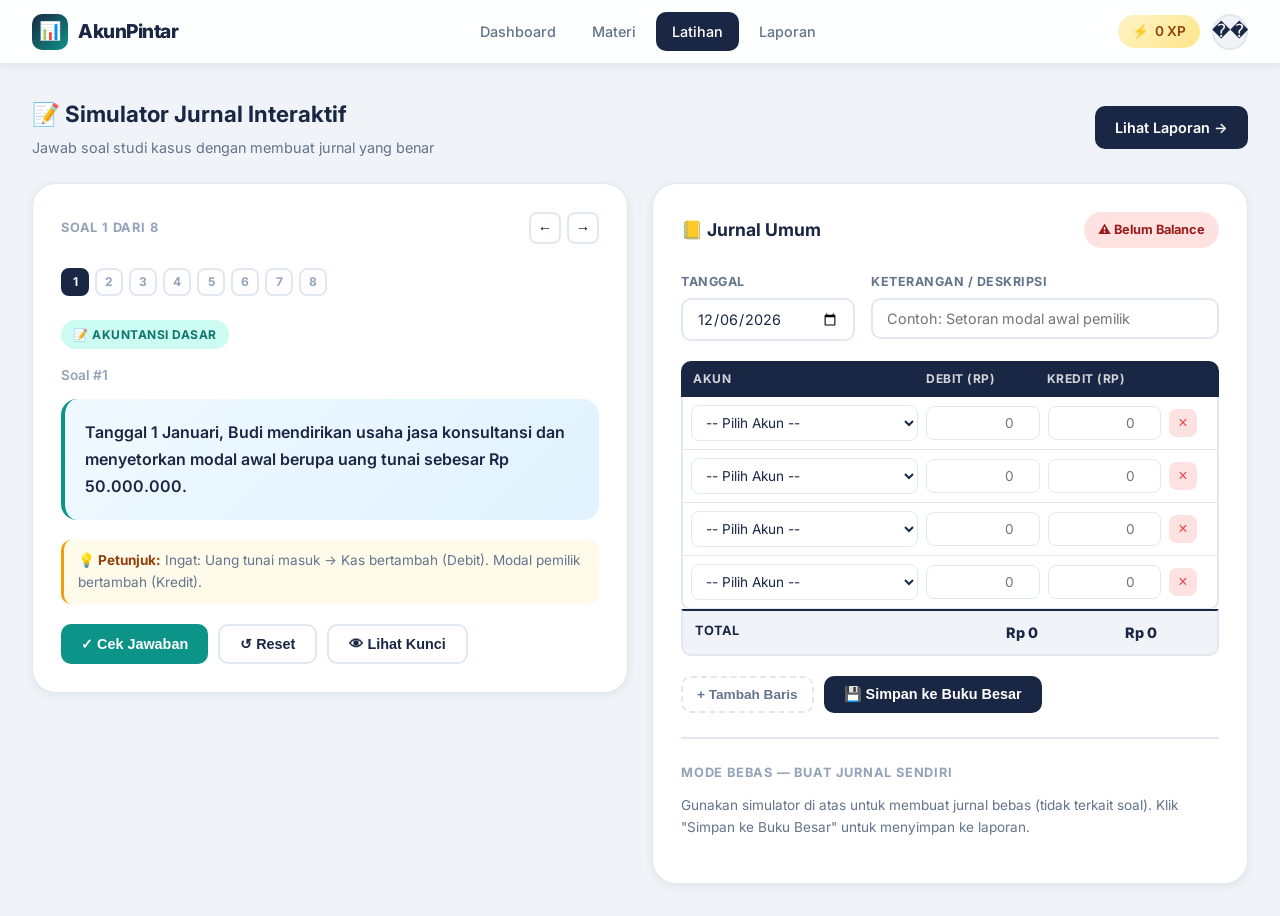
==== latihan.html @ 20c4fe52 "Initial commit: AkunPintar web app" ====
﻿<!DOCTYPE html>
<html lang="id">
<head>
  <meta charset="UTF-8" />
  <meta name="viewport" content="width=device-width, initial-scale=1.0" />
  <title>Latihan — AkunPintar</title>
  <link rel="stylesheet" href="css/style.css" />
  <link rel="stylesheet" href="css/latihan.css" />
  <link href="https://fonts.googleapis.com/css2?family=Inter:wght@300;400;500;600;700;800&display=swap" rel="stylesheet" />
</head>
<body>
  <nav class="navbar">
    <div class="nav-brand">
      <div class="brand-icon">📊</div>
      <span class="brand-name">AkunPintar</span>
    </div>
    <div class="nav-links">
      <a href="index.html" class="nav-link">Dashboard</a>
      <a href="materi.html" class="nav-link">Materi</a>
      <a href="latihan.html" class="nav-link active">Latihan</a>
      <a href="laporan.html" class="nav-link">Laporan</a>
    </div>
    <div class="nav-user">
      <div class="user-xp"><span class="xp-icon">⚡</span><span id="nav-xp">0 XP</span></div>
      <div class="user-avatar">��</div>
    </div>
  </nav>

  <main class="main-content">
    <div class="section-header" style="margin-bottom:1.5rem">
      <div>
        <h1 class="section-title">📝 Simulator Jurnal Interaktif</h1>
        <p class="section-subtitle">Jawab soal studi kasus dengan membuat jurnal yang benar</p>
      </div>
      <a href="laporan.html" class="btn btn-navy">Lihat Laporan →</a>
    </div>

    <div class="latihan-layout">
      <!-- SOAL PANEL -->
      <div class="soal-panel">
        <div class="soal-header">
          <span class="soal-counter" id="soal-counter">Soal 1 dari 8</span>
          <div class="soal-nav">
            <button class="soal-nav-btn" onclick="prevSoal()" title="Soal sebelumnya">←</button>
            <button class="soal-nav-btn" onclick="nextSoal()" title="Soal berikutnya">→</button>
          </div>
        </div>

        <div class="soal-dots" id="soal-dots"></div>

        <div id="soal-category" class="soal-category tag tag-teal">📝 Akuntansi Dasar</div>
        <div class="soal-number" id="soal-number">Soal #1</div>
        <div class="soal-text" id="soal-text">Loading...</div>
        <div class="soal-hint" id="soal-hint"><strong>💡 Petunjuk:</strong> <span id="hint-text"></span></div>

        <div class="soal-actions">
          <button class="btn btn-teal" onclick="cekJawaban()" id="btn-cek">✓ Cek Jawaban</button>
          <button class="btn btn-outline" onclick="resetJurnal()">↺ Reset</button>
          <button class="btn btn-outline" onclick="lihatKunciJawaban()" id="btn-kunci">👁 Lihat Kunci</button>
        </div>

        <!-- Feedback -->
        <div class="feedback-panel" id="feedback-panel">
          <div class="feedback-header">
            <span class="feedback-icon" id="feedback-icon">✅</span>
            <span class="feedback-title" id="feedback-title">Benar!</span>
          </div>
          <p class="feedback-text" id="feedback-text"></p>
          <div class="feedback-answer" id="feedback-answer" style="display:none">
            <h4>Jawaban yang Benar:</h4>
            <div id="answer-rows"></div>
          </div>
        </div>
      </div>

      <!-- SIMULATOR PANEL -->
      <div class="simulator-panel">
        <div class="simulator-header">
          <span class="simulator-title">📒 Jurnal Umum</span>
          <div class="balance-indicator unbalanced" id="balance-indicator">
            <span>⚠️</span> Belum Balance
          </div>
        </div>

        <!-- Meta -->
        <div class="journal-meta">
          <div class="form-field">
            <label>Tanggal</label>
            <input type="date" id="journal-date" />
          </div>
          <div class="form-field">
            <label>Keterangan / Deskripsi</label>
            <input type="text" id="journal-desc" placeholder="Contoh: Setoran modal awal pemilik" />
          </div>
        </div>

        <!-- Entries Header -->
        <div class="journal-entries-header">
          <span>Akun</span>
          <span>Debit (Rp)</span>
          <span>Kredit (Rp)</span>
          <span></span>
        </div>

        <!-- Entries Body -->
        <div class="journal-entries-body" id="journal-entries"></div>

        <!-- Totals -->
        <div class="journal-totals">
          <span class="totals-label">TOTAL</span>
          <span class="totals-value" id="total-debit">Rp 0</span>
          <span class="totals-value" id="total-kredit">Rp 0</span>
          <span></span>
        </div>

        <!-- Actions -->
        <div class="journal-actions">
          <button class="add-row-btn" onclick="addJournalRow()">+ Tambah Baris</button>
          <button class="btn btn-navy" onclick="simpanJurnal()" id="btn-simpan" disabled>💾 Simpan ke Buku Besar</button>
        </div>

        <!-- Free Journal Mode -->
        <div style="margin-top:1.5rem;padding-top:1.5rem;border-top:2px solid var(--border)">
          <div style="font-size:0.8rem;font-weight:700;text-transform:uppercase;letter-spacing:0.8px;color:var(--text-muted);margin-bottom:0.75rem">Mode Bebas — Buat Jurnal Sendiri</div>
          <p style="font-size:0.85rem;color:var(--text-secondary);margin-bottom:1rem">Gunakan simulator di atas untuk membuat jurnal bebas (tidak terkait soal). Klik "Simpan ke Buku Besar" untuk menyimpan ke laporan.</p>
        </div>
      </div>
    </div>
  </main>

  <!-- XP Popup -->
  <div class="xp-popup" id="xp-popup">+0 XP ⚡</div>

  <!-- Kunci Jawaban Modal -->
  <div class="modal-overlay" id="kunci-modal">
    <div class="modal">
      <div class="modal-header">
        <div class="modal-icon info">👁</div>
        <div class="modal-title">Kunci Jawaban</div>
      </div>
      <div class="modal-body" id="kunci-content"></div>
      <div class="modal-footer">
        <button class="btn btn-navy" onclick="closeModal('kunci-modal')">Tutup</button>
      </div>
    </div>
  </div>

  <div class="toast" id="toast"></div>
  <script src="js/data.js"></script>
  <script src="js/progress.js"></script>
  <script src="js/latihan.js"></script>
</body>
</html>
---- css/style.css ----
/* ===== GLOBAL STYLES ===== */
*, *::before, *::after { box-sizing: border-box; margin: 0; padding: 0; }

:root {
  --navy: #1a2744;
  --navy-light: #243460;
  --teal: #0d9488;
  --teal-light: #14b8a6;
  --emerald: #059669;
  --emerald-light: #10b981;
  --bg: #f0f4f8;
  --bg-card: #ffffff;
  --text-primary: #1a2744;
  --text-secondary: #64748b;
  --text-muted: #94a3b8;
  --border: #e2e8f0;
  --shadow-sm: 0 2px 8px rgba(26,39,68,0.08);
  --shadow-md: 0 4px 20px rgba(26,39,68,0.12);
  --shadow-lg: 0 8px 40px rgba(26,39,68,0.16);
  --radius-sm: 10px;
  --radius-md: 16px;
  --radius-lg: 24px;
  --radius-xl: 32px;
  --font: 'Inter', -apple-system, BlinkMacSystemFont, sans-serif;
  --transition: 0.2s ease;
}

html { scroll-behavior: smooth; }

body {
  font-family: var(--font);
  background: var(--bg);
  color: var(--text-primary);
  min-height: 100vh;
  line-height: 1.6;
}

/* ===== NAVBAR ===== */
.navbar {
  position: sticky;
  top: 0;
  z-index: 100;
  display: flex;
  align-items: center;
  justify-content: space-between;
  padding: 0 2rem;
  height: 64px;
  background: rgba(255,255,255,0.92);
  backdrop-filter: blur(12px);
  border-bottom: 1px solid var(--border);
  box-shadow: var(--shadow-sm);
}

.nav-brand {
  display: flex;
  align-items: center;
  gap: 10px;
  text-decoration: none;
}

.brand-icon {
  width: 36px;
  height: 36px;
  background: linear-gradient(135deg, var(--navy), var(--teal));
  border-radius: 10px;
  display: flex;
  align-items: center;
  justify-content: center;
  font-size: 18px;
}

.brand-name {
  font-size: 1.2rem;
  font-weight: 800;
  color: var(--navy);
  letter-spacing: -0.5px;
}

.nav-links {
  display: flex;
  gap: 4px;
}

.nav-link {
  padding: 8px 16px;
  border-radius: var(--radius-sm);
  text-decoration: none;
  font-size: 0.9rem;
  font-weight: 500;
  color: var(--text-secondary);
  transition: all var(--transition);
}

.nav-link:hover, .nav-link.active {
  background: var(--navy);
  color: white;
}

.nav-user {
  display: flex;
  align-items: center;
  gap: 12px;
}

.user-xp {
  display: flex;
  align-items: center;
  gap: 6px;
  background: linear-gradient(135deg, #fef3c7, #fde68a);
  padding: 6px 14px;
  border-radius: 20px;
  font-size: 0.85rem;
  font-weight: 600;
  color: #92400e;
}

.user-avatar {
  width: 36px;
  height: 36px;
  background: var(--bg);
  border-radius: 50%;
  display: flex;
  align-items: center;
  justify-content: center;
  font-size: 18px;
  border: 2px solid var(--border);
  cursor: pointer;
}

/* ===== MAIN CONTENT ===== */
.main-content {
  max-width: 1280px;
  margin: 0 auto;
  padding: 2rem;
}

/* ===== BUTTONS ===== */
.btn {
  display: inline-flex;
  align-items: center;
  gap: 8px;
  padding: 10px 20px;
  border-radius: var(--radius-sm);
  font-size: 0.9rem;
  font-weight: 600;
  text-decoration: none;
  border: none;
  cursor: pointer;
  transition: all var(--transition);
}

.btn-primary {
  background: white;
  color: var(--navy);
  box-shadow: var(--shadow-sm);
}

.btn-primary:hover {
  background: var(--bg);
  transform: translateY(-1px);
  box-shadow: var(--shadow-md);
}

.btn-teal {
  background: var(--teal);
  color: white;
}

.btn-teal:hover {
  background: var(--teal-light);
  transform: translateY(-1px);
}

.btn-navy {
  background: var(--navy);
  color: white;
}

.btn-navy:hover {
  background: var(--navy-light);
  transform: translateY(-1px);
}

.btn-danger {
  background: #ef4444;
  color: white;
}

.btn-danger:hover { background: #dc2626; }

.btn-outline {
  background: transparent;
  color: var(--navy);
  border: 2px solid var(--border);
}

.btn-outline:hover {
  border-color: var(--navy);
  background: var(--navy);
  color: white;
}

/* ===== PROGRESS BAR ===== */
.progress-bar {
  width: 100%;
  height: 8px;
  background: rgba(255,255,255,0.3);
  border-radius: 4px;
  overflow: hidden;
}

.progress-fill {
  height: 100%;
  background: white;
  border-radius: 4px;
  transition: width 0.6s ease;
}

/* ===== TOAST ===== */
.toast {
  position: fixed;
  bottom: 2rem;
  right: 2rem;
  background: var(--navy);
  color: white;
  padding: 14px 24px;
  border-radius: var(--radius-md);
  font-size: 0.9rem;
  font-weight: 500;
  box-shadow: var(--shadow-lg);
  transform: translateY(100px);
  opacity: 0;
  transition: all 0.3s ease;
  z-index: 9999;
  max-width: 360px;
}

.toast.show {
  transform: translateY(0);
  opacity: 1;
}

.toast.success { background: var(--emerald); }
.toast.error { background: #ef4444; }
.toast.warning { background: #f59e0b; }

/* ===== MODAL ===== */
.modal-overlay {
  position: fixed;
  inset: 0;
  background: rgba(26,39,68,0.6);
  backdrop-filter: blur(4px);
  z-index: 1000;
  display: flex;
  align-items: center;
  justify-content: center;
  padding: 1rem;
  opacity: 0;
  pointer-events: none;
  transition: opacity 0.3s ease;
}

.modal-overlay.active {
  opacity: 1;
  pointer-events: all;
}

.modal {
  background: white;
  border-radius: var(--radius-lg);
  padding: 2rem;
  max-width: 520px;
  width: 100%;
  box-shadow: var(--shadow-lg);
  transform: scale(0.95);
  transition: transform 0.3s ease;
}

.modal-overlay.active .modal { transform: scale(1); }

.modal-header {
  display: flex;
  align-items: center;
  gap: 12px;
  margin-bottom: 1.5rem;
}

.modal-icon {
  width: 48px;
  height: 48px;
  border-radius: var(--radius-sm);
  display: flex;
  align-items: center;
  justify-content: center;
  font-size: 24px;
}

.modal-icon.success { background: #d1fae5; }
.modal-icon.error { background: #fee2e2; }
.modal-icon.info { background: #dbeafe; }

.modal-title {
  font-size: 1.2rem;
  font-weight: 700;
  color: var(--navy);
}

.modal-body {
  color: var(--text-secondary);
  line-height: 1.7;
  margin-bottom: 1.5rem;
}

.modal-footer {
  display: flex;
  gap: 10px;
  justify-content: flex-end;
}

/* ===== SECTION HEADERS ===== */
.section-header {
  display: flex;
  align-items: center;
  justify-content: space-between;
  margin-bottom: 1.5rem;
}

.section-title {
  font-size: 1.4rem;
  font-weight: 700;
  color: var(--navy);
}

.section-subtitle {
  font-size: 0.9rem;
  color: var(--text-secondary);
  margin-top: 4px;
}

/* ===== TAGS ===== */
.tag {
  display: inline-flex;
  align-items: center;
  padding: 4px 10px;
  border-radius: 20px;
  font-size: 0.75rem;
  font-weight: 600;
  text-transform: uppercase;
  letter-spacing: 0.5px;
}

.tag-teal { background: #ccfbf1; color: #0f766e; }
.tag-navy { background: #dbeafe; color: #1e40af; }
.tag-emerald { background: #d1fae5; color: #065f46; }
.tag-amber { background: #fef3c7; color: #92400e; }
.tag-red { background: #fee2e2; color: #991b1b; }

/* ===== RESPONSIVE ===== */
@media (max-width: 768px) {
  .navbar { padding: 0 1rem; }
  .nav-links { display: none; }
  .main-content { padding: 1rem; }
}
---- css/latihan.css ----
/* ===== LATIHAN PAGE ===== */
.latihan-layout {
  display: grid;
  grid-template-columns: 1fr 1fr;
  gap: 1.5rem;
  align-items: start;
}

/* ===== SOAL PANEL ===== */
.soal-panel {
  background: white;
  border-radius: var(--radius-lg);
  padding: 1.75rem;
  box-shadow: var(--shadow-sm);
  border: 1px solid var(--border);
  position: sticky;
  top: 80px;
}

.soal-header {
  display: flex;
  align-items: center;
  justify-content: space-between;
  margin-bottom: 1.5rem;
}

.soal-counter {
  font-size: 0.8rem;
  font-weight: 700;
  color: var(--text-muted);
  text-transform: uppercase;
  letter-spacing: 0.8px;
}

.soal-nav {
  display: flex;
  gap: 6px;
}

.soal-nav-btn {
  width: 32px;
  height: 32px;
  border-radius: 8px;
  border: 2px solid var(--border);
  background: white;
  cursor: pointer;
  font-size: 0.9rem;
  display: flex;
  align-items: center;
  justify-content: center;
  transition: all var(--transition);
}

.soal-nav-btn:hover {
  border-color: var(--navy);
  background: var(--navy);
  color: white;
}

.soal-dots {
  display: flex;
  gap: 6px;
  margin-bottom: 1.5rem;
  flex-wrap: wrap;
}

.soal-dot {
  width: 28px;
  height: 28px;
  border-radius: 8px;
  border: 2px solid var(--border);
  background: white;
  cursor: pointer;
  font-size: 0.75rem;
  font-weight: 700;
  display: flex;
  align-items: center;
  justify-content: center;
  transition: all var(--transition);
  color: var(--text-muted);
}

.soal-dot.active { border-color: var(--navy); background: var(--navy); color: white; }
.soal-dot.correct { border-color: var(--emerald); background: var(--emerald); color: white; }
.soal-dot.wrong { border-color: #ef4444; background: #ef4444; color: white; }

.soal-category {
  display: inline-flex;
  align-items: center;
  gap: 6px;
  padding: 5px 12px;
  border-radius: 20px;
  font-size: 0.75rem;
  font-weight: 700;
  margin-bottom: 1rem;
}

.soal-number {
  font-size: 0.85rem;
  font-weight: 600;
  color: var(--text-muted);
  margin-bottom: 0.75rem;
}

.soal-text {
  font-size: 1rem;
  font-weight: 600;
  color: var(--navy);
  line-height: 1.7;
  margin-bottom: 1.25rem;
  padding: 1.25rem;
  background: linear-gradient(135deg, #f0f9ff, #e0f2fe);
  border-radius: var(--radius-md);
  border-left: 4px solid var(--teal);
}

.soal-hint {
  font-size: 0.85rem;
  color: var(--text-secondary);
  padding: 10px 14px;
  background: #fffbeb;
  border-radius: var(--radius-sm);
  border-left: 3px solid #f59e0b;
  margin-bottom: 1.25rem;
}

.soal-hint strong { color: #92400e; }

.soal-actions {
  display: flex;
  gap: 10px;
  flex-wrap: wrap;
}

/* ===== SIMULATOR PANEL ===== */
.simulator-panel {
  background: white;
  border-radius: var(--radius-lg);
  padding: 1.75rem;
  box-shadow: var(--shadow-sm);
  border: 1px solid var(--border);
}

.simulator-header {
  display: flex;
  align-items: center;
  justify-content: space-between;
  margin-bottom: 1.5rem;
}

.simulator-title {
  font-size: 1.1rem;
  font-weight: 700;
  color: var(--navy);
}

.balance-indicator {
  display: flex;
  align-items: center;
  gap: 8px;
  padding: 8px 14px;
  border-radius: 20px;
  font-size: 0.8rem;
  font-weight: 700;
  transition: all 0.3s ease;
}

.balance-indicator.balanced { background: #d1fae5; color: #065f46; }
.balance-indicator.unbalanced { background: #fee2e2; color: #991b1b; }

/* Journal Form */
.journal-meta {
  display: grid;
  grid-template-columns: 1fr 2fr;
  gap: 1rem;
  margin-bottom: 1.25rem;
}

.form-field label {
  display: block;
  font-size: 0.78rem;
  font-weight: 700;
  color: var(--text-secondary);
  margin-bottom: 6px;
  text-transform: uppercase;
  letter-spacing: 0.5px;
}

.form-field input, .form-field select, .form-field textarea {
  width: 100%;
  padding: 10px 14px;
  border: 2px solid var(--border);
  border-radius: var(--radius-sm);
  font-size: 0.9rem;
  font-family: var(--font);
  color: var(--text-primary);
  background: white;
  transition: border-color var(--transition);
}

.form-field input:focus, .form-field select:focus, .form-field textarea:focus {
  outline: none;
  border-color: var(--teal);
  box-shadow: 0 0 0 3px rgba(13,148,136,0.1);
}

/* Journal Entries Table */
.journal-entries-header {
  display: grid;
  grid-template-columns: 2fr 1fr 1fr 40px;
  gap: 8px;
  padding: 8px 12px;
  background: var(--navy);
  border-radius: var(--radius-sm) var(--radius-sm) 0 0;
  font-size: 0.75rem;
  font-weight: 700;
  color: rgba(255,255,255,0.8);
  text-transform: uppercase;
  letter-spacing: 0.5px;
}

.journal-entries-body {
  border: 2px solid var(--border);
  border-top: none;
  border-radius: 0 0 var(--radius-sm) var(--radius-sm);
  overflow: hidden;
}

.journal-entry-row {
  display: grid;
  grid-template-columns: 2fr 1fr 1fr 40px;
  gap: 8px;
  padding: 8px;
  border-bottom: 1px solid var(--border);
  align-items: center;
  transition: background var(--transition);
}

.journal-entry-row:last-child { border-bottom: none; }
.journal-entry-row:hover { background: var(--bg); }

.journal-entry-row input, .journal-entry-row select {
  width: 100%;
  padding: 8px 10px;
  border: 1.5px solid var(--border);
  border-radius: 8px;
  font-size: 0.85rem;
  font-family: var(--font);
  color: var(--text-primary);
  background: white;
  transition: border-color var(--transition);
}

.journal-entry-row input:focus, .journal-entry-row select:focus {
  outline: none;
  border-color: var(--teal);
}

.journal-entry-row input[type="number"] { text-align: right; }

.remove-row-btn {
  width: 28px;
  height: 28px;
  border-radius: 8px;
  border: none;
  background: #fee2e2;
  color: #ef4444;
  cursor: pointer;
  font-size: 1rem;
  display: flex;
  align-items: center;
  justify-content: center;
  transition: all var(--transition);
}

.remove-row-btn:hover { background: #ef4444; color: white; }

/* Journal Totals */
.journal-totals {
  display: grid;
  grid-template-columns: 2fr 1fr 1fr 40px;
  gap: 8px;
  padding: 10px 12px;
  background: var(--bg);
  border-radius: 0 0 var(--radius-sm) var(--radius-sm);
  margin-top: -1px;
  border: 2px solid var(--border);
  border-top: 2px solid var(--navy);
}

.totals-label {
  font-size: 0.8rem;
  font-weight: 700;
  color: var(--navy);
  text-transform: uppercase;
}

.totals-value {
  font-size: 0.9rem;
  font-weight: 800;
  color: var(--navy);
  text-align: right;
}

.totals-value.balanced { color: var(--emerald); }
.totals-value.unbalanced { color: #ef4444; }

/* Journal Actions */
.journal-actions {
  display: flex;
  gap: 10px;
  margin-top: 1.25rem;
  flex-wrap: wrap;
}

.add-row-btn {
  display: flex;
  align-items: center;
  gap: 6px;
  padding: 8px 14px;
  border: 2px dashed var(--border);
  border-radius: var(--radius-sm);
  background: transparent;
  color: var(--text-secondary);
  font-size: 0.85rem;
  font-weight: 600;
  cursor: pointer;
  transition: all var(--transition);
}

.add-row-btn:hover {
  border-color: var(--teal);
  color: var(--teal);
  background: #f0fdfa;
}

/* ===== FEEDBACK PANEL ===== */
.feedback-panel {
  margin-top: 1.5rem;
  padding: 1.25rem;
  border-radius: var(--radius-md);
  display: none;
}

.feedback-panel.show { display: block; }
.feedback-panel.correct { background: #f0fdf4; border: 2px solid var(--emerald); }
.feedback-panel.wrong { background: #fef2f2; border: 2px solid #ef4444; }

.feedback-header {
  display: flex;
  align-items: center;
  gap: 10px;
  margin-bottom: 0.75rem;
}

.feedback-icon { font-size: 1.5rem; }

.feedback-title {
  font-size: 1rem;
  font-weight: 700;
}

.feedback-panel.correct .feedback-title { color: #065f46; }
.feedback-panel.wrong .feedback-title { color: #991b1b; }

.feedback-text {
  font-size: 0.875rem;
  line-height: 1.7;
  color: var(--text-secondary);
}

.feedback-answer {
  margin-top: 1rem;
  padding: 1rem;
  background: white;
  border-radius: var(--radius-sm);
}

.feedback-answer h4 {
  font-size: 0.8rem;
  font-weight: 700;
  text-transform: uppercase;
  letter-spacing: 0.5px;
  color: var(--text-muted);
  margin-bottom: 0.75rem;
}

.answer-row {
  display: flex;
  justify-content: space-between;
  align-items: center;
  padding: 6px 0;
  font-size: 0.85rem;
  border-bottom: 1px solid var(--border);
}

.answer-row:last-child { border-bottom: none; }

.answer-akun { color: var(--navy); font-weight: 600; }
.answer-debit { color: #1e40af; font-weight: 600; }
.answer-kredit { color: #9d174d; font-weight: 600; }

/* ===== XP POPUP ===== */
.xp-popup {
  position: fixed;
  top: 80px;
  right: 2rem;
  background: linear-gradient(135deg, var(--teal), var(--emerald));
  color: white;
  padding: 14px 20px;
  border-radius: var(--radius-md);
  font-weight: 700;
  font-size: 1rem;
  box-shadow: var(--shadow-lg);
  transform: translateY(-20px);
  opacity: 0;
  transition: all 0.4s ease;
  z-index: 9999;
  pointer-events: none;
}

.xp-popup.show {
  transform: translateY(0);
  opacity: 1;
}

/* ===== RESPONSIVE ===== */
@media (max-width: 1024px) {
  .latihan-layout { grid-template-columns: 1fr; }
  .soal-panel { position: static; }
}

@media (max-width: 640px) {
  .journal-entries-header,
  .journal-entry-row,
  .journal-totals { grid-template-columns: 1.5fr 1fr 1fr 32px; }
}
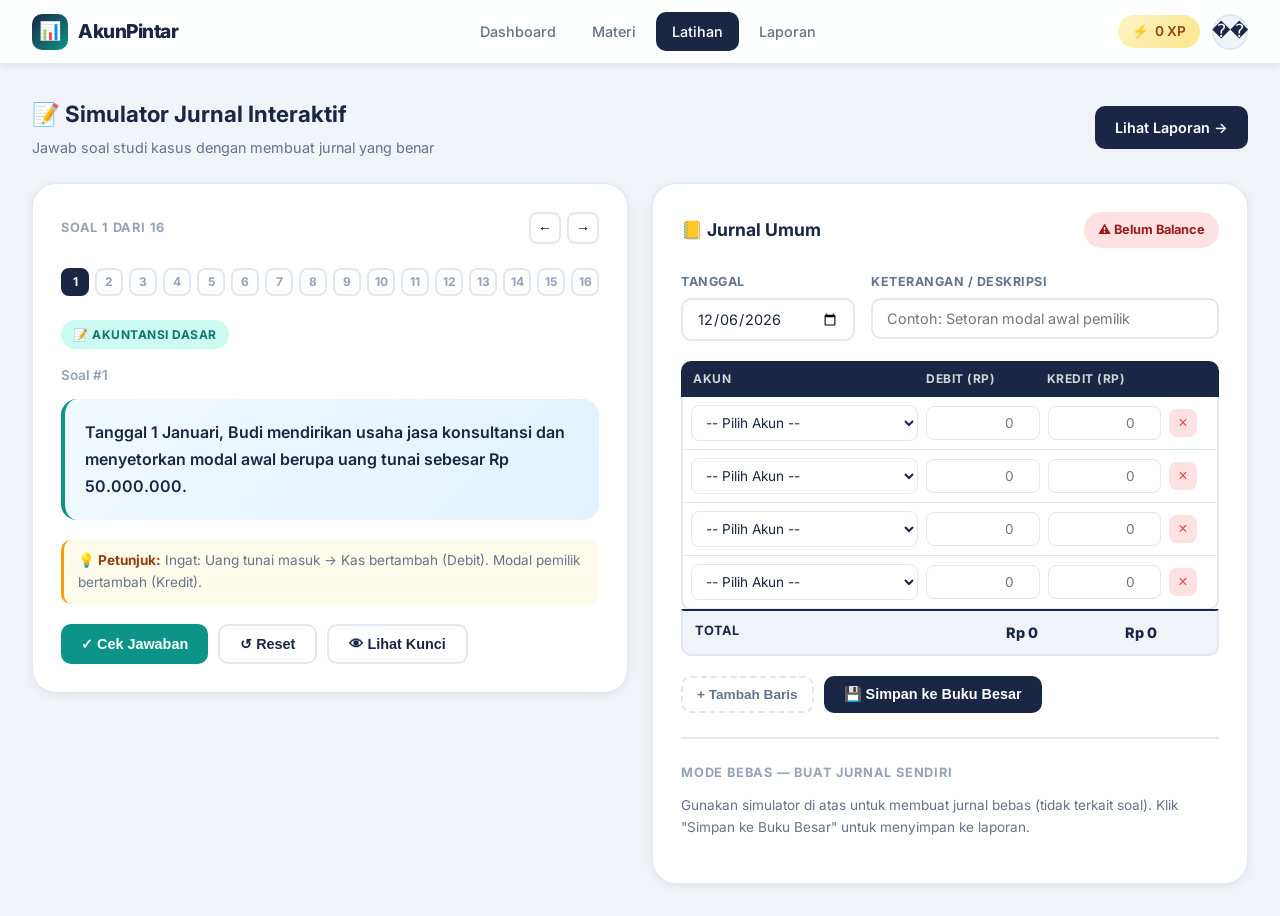
==== commit 32d80314: "Tambah 8 soal baru (total 16), fitur Export Excel 5 sheet lengkap dengan rumus" ====
--- a/latihan.html
+++ b/latihan.html
@@ -39,7 +39,7 @@
       <!-- SOAL PANEL -->
       <div class="soal-panel">
         <div class="soal-header">
-          <span class="soal-counter" id="soal-counter">Soal 1 dari 8</span>
+          <span class="soal-counter" id="soal-counter">Soal 1 dari 16</span>
           <div class="soal-nav">
             <button class="soal-nav-btn" onclick="prevSoal()" title="Soal sebelumnya">←</button>
             <button class="soal-nav-btn" onclick="nextSoal()" title="Soal berikutnya">→</button>
